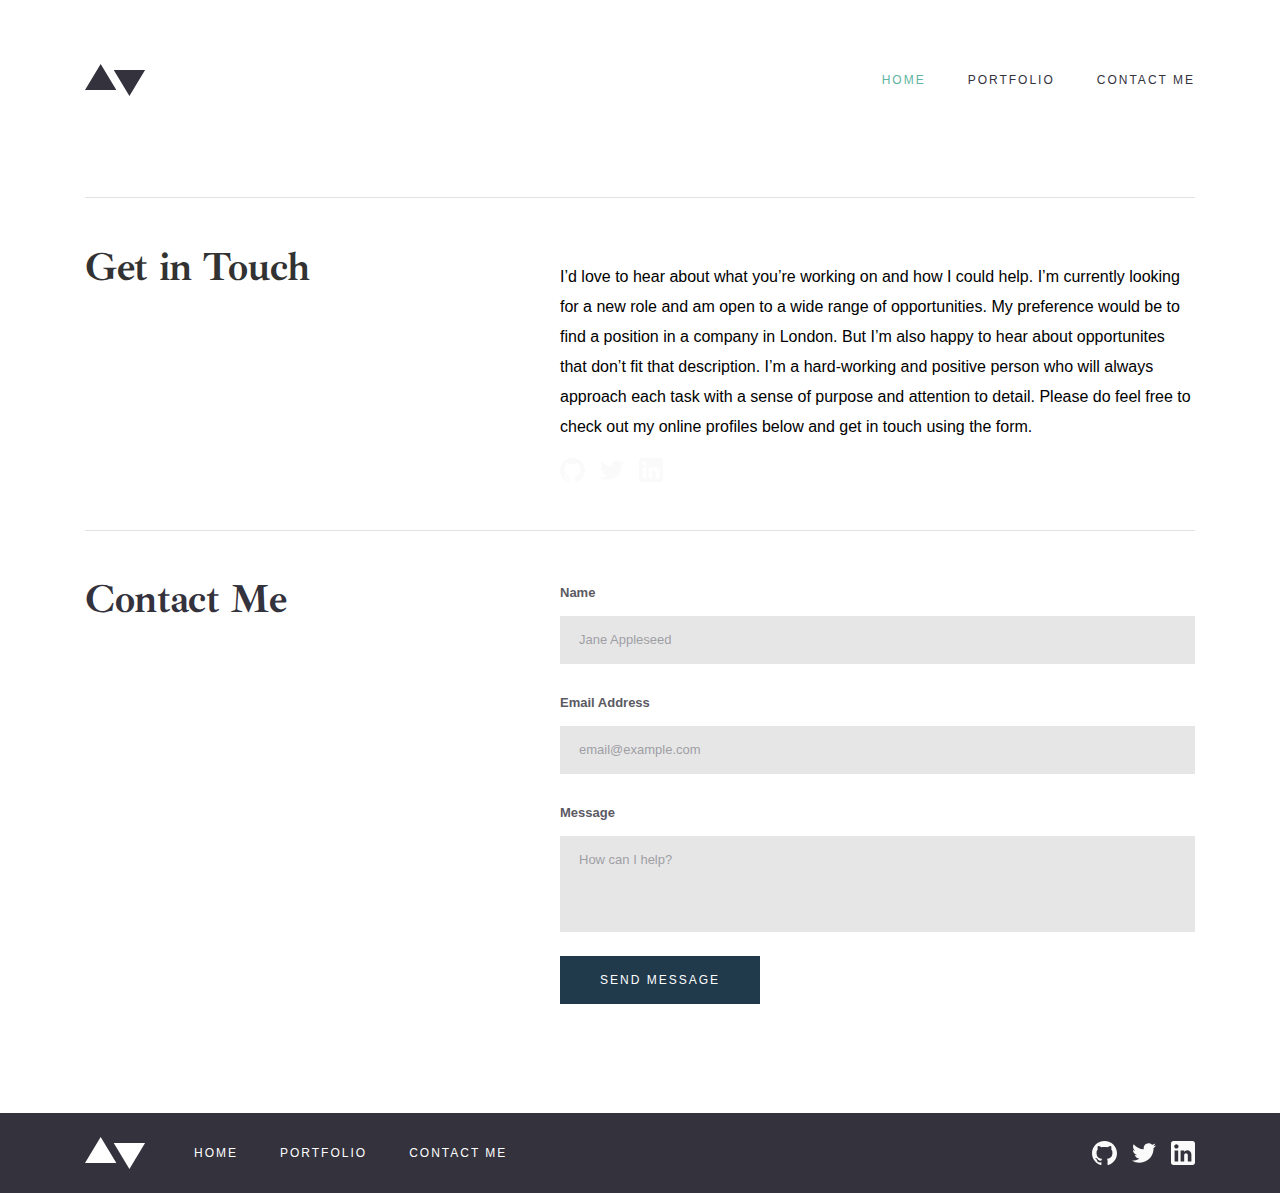
==== contact.html @ f7e79bae "minimalist finished" ====
<!DOCTYPE html>
<html lang="en">

<head>
    <meta charset="UTF-8">
    <meta http-equiv="X-UA-Compatible" content="IE=edge">
    <meta name="viewport" content="width=device-width, initial-scale=1.0">
    <link rel="stylesheet" href="./css/main.min.css">
    <title>Contact</title>
</head>

<body>
    <!-- HEADER START -->
    <header class="site-header">
        <div class="container">
            <div class="site-header__inner">
                <a class="logo" href="./index.html">
                    <svg width="61" height="32" fill="currentColor" xmlns="http://www.w3.org/2000/svg">
                        <path  fill-rule="evenodd" clip-rule="evenodd" d="M31.3469 26.1224L15.6735 0L0 26.1224H31.3469ZM60.0816 5.87755L44.4082 32L28.7347 5.87755H60.0816Z" fill="currentColor"></path></svg>
                </a>
                <nav class="sitenav">
                    <ul class="sitenav__list">
                        <li class="sitenav__item">
                            <a class="sitenav__link sitenav__link--active" href="./index.html">HOME</a>
                        </li>
                        <li class="sitenav__item">
                            <a class="sitenav__link" href="./portfolio.html">PORTFOLIO</a>
                        </li>
                        <li class="sitenav__item">
                            <a class="sitenav__link" href="./contact.html">CONTACT ME</a>
                        </li>
                    </ul>
                </nav>
                <button class="site-header__btn js-btn-navbar" type="button"></button>
            </div>
        </div>
    </header>
    <!-- HEADER END -->

    <!-- Main -->
    <main class="site-main">
        <!-- Connect -->
        <section class="connect">
            <h2 class="visually-hidden">Get in touch with me</h2>
            <div class="container">
                <div class="connect__inner">
                    <div class="connect__info">
                        <h3 class="connect__title">Get in Touch</h3>
                        <div class="connect__text-wrapper">
                            <p class="connect__text">
                                I’d love to hear about what you’re working on and how I could help. I’m currently looking for a new role and am open to a wide range of opportunities. My preference would be to find a position in a company in London. But I’m also happy to hear about opportunites
                                that don’t fit that description. I’m a hard-working and positive person who will always approach each task with a sense of purpose and attention to detail. Please do feel free to check out my online profiles below and get
                                in touch using the form.
                            </p>
                            <ul class="social-list">
                                <li class="social-item">
                                    <a class="social-link" href="https://github.com/axpence" target="blank">
                                        <svg width="25" height="24" viewBox="0 0 25 24" xmlns="http://www.w3.org/2000/svg">
                                            <path
                                            d="M12.5 0C5.59375 0 0 5.50948 0 12.3045C0 17.742 3.58125 22.3531 8.54688 23.9788C9.17188 24.0946 9.40104 23.7137 9.40104 23.3871C9.40104 23.095 9.39062 22.3207 9.38542 21.295C5.90833 22.0369 5.175 19.6442 5.175 19.6442C4.60625 18.2241 3.78437 17.8443 3.78437 17.8443C2.65208 17.0815 3.87188 17.0971 3.87188 17.0971C5.12708 17.1827 5.78646 18.3649 5.78646 18.3649C6.90104 20.2463 8.7125 19.7027 9.42708 19.3886C9.53958 18.5924 9.86146 18.0509 10.2188 17.743C7.44271 17.4352 4.525 16.3771 4.525 11.6628C4.525 10.3198 5.00937 9.22212 5.81146 8.36127C5.67083 8.05031 5.24896 6.7992 5.92083 5.10462C5.92083 5.10462 6.96771 4.77489 9.35833 6.36617C10.3583 6.09278 11.4208 5.95713 12.4833 5.95087C13.5458 5.95713 14.6083 6.09278 15.6083 6.36617C17.9833 4.77489 19.0302 5.10462 19.0302 5.10462C19.7021 6.7992 19.2802 8.05031 19.1552 8.36127C19.9521 9.22212 20.4365 10.3198 20.4365 11.6628C20.4365 16.3897 17.5146 17.43 14.7333 17.7326C15.1708 18.102 15.5771 18.8564 15.5771 20.0094C15.5771 21.656 15.5615 22.9791 15.5615 23.3788C15.5615 23.7012 15.7802 24.0862 16.4208 23.9631C21.4219 22.3478 25 17.7336 25 12.3045C25 5.50948 19.4031 0 12.5 0V0Z"
                                            fill="currentColor"
                                            />
                                        </svg>
                                    </a>
                                </li>
                                <li class="social-item">
                                    <a class="social-link" href="https://twitter.com/alexjayspencer?lang=en" target="blank">
                                        <svg width="24" height="20" viewBox="0 0 24 20" xmlns="http://www.w3.org/2000/svg">
                                            <path
                                            d="M24 2.55699C23.117 2.94899 22.168 3.21299 21.172 3.33199C22.189 2.72299 22.97 1.75799 23.337 0.607986C22.386 1.17199 21.332 1.58199 20.21 1.80299C19.313 0.845986 18.032 0.247986 16.616 0.247986C13.437 0.247986 11.101 3.21399 11.819 6.29299C7.728 6.08799 4.1 4.12799 1.671 1.14899C0.381 3.36199 1.002 6.25699 3.194 7.72299C2.388 7.69699 1.628 7.47599 0.965 7.10699C0.911 9.38799 2.546 11.522 4.914 11.997C4.221 12.185 3.462 12.229 2.69 12.081C3.316 14.037 5.134 15.46 7.29 15.5C5.22 17.123 2.612 17.848 0 17.54C2.179 18.937 4.768 19.752 7.548 19.752C16.69 19.752 21.855 12.031 21.543 5.10599C22.505 4.41099 23.34 3.54399 24 2.55699Z"
                                            fill="currentColor"
                                            />
                                        </svg>
                                    </a>
                                </li>
                                <li class="social-item">
                                    <a class="social-link" href="https://www.linkedin.com/in/alexjonspencer/" target="blank">
                                        <svg width="24" height="24" viewBox="0 0 24 24" xmlns="http://www.w3.org/2000/svg">
                                            <path
                                            fill-rule="evenodd"
                                            clip-rule="evenodd"
                                            d="M2.4 0H21.6C22.92 0 24 1.08 24 2.4V21.6C24 22.92 22.92 24 21.6 24H2.4C1.08 24 0 22.92 0 21.6V2.4C0 1.08 1.08 0 2.4 0ZM3.6 20.4H7.2V9.6H3.6V20.4ZM5.4 7.56C4.2 7.56 3.24 6.6 3.24 5.4C3.24 4.2 4.2 3.24 5.4 3.24C6.6 3.24 7.56 4.2 7.56 5.4C7.56 6.6 6.6 7.56 5.4 7.56ZM16.8 20.4H20.4V13.56C20.4 11.28 18.48 9.36 16.2 9.36C15.12 9.36 13.8 10.08 13.2 11.04V9.6H9.6V20.4H13.2V14.04C13.2 13.08 14.04 12.24 15 12.24C15.96 12.24 16.8 13.08 16.8 14.04V20.4Z"
                                            fill="currentColor"
                                            />
                                        </svg>
                                    </a>
                                </li>
                            </ul>
                        </div>
                    </div>
                </div>
            </div>
        </section>
        <!-- /Connect -->

        <!-- Contact -->
        <section class="contact">
            <h2 class="visually-hidden">You can contact with me</h2>
            <div class="container">
                <div class="contact__inner">
                    <h3 class="contact__title">Contact Me</h3>
                    <form class="contact__form site-form" action="https://echo.htmlacademy.ru" method="post" autocomplete="off">
                        <label class="site-form__label">Name<input class="site-form__input" type="text" name="user_name" minlength="2" placeholder="Jane Appleseed" required>
                            <span class="invalid-text" aria-hidden="true">This field is required</span>
                        </label>
                        <label class="site-form__label">Email Address<input class="site-form__input" type="email" name="user_email" minlength="3" placeholder="email@example.com" pattern="[a-z0-9._%+-]+@[a-z0-9.-]+\.[a-z]{2,4}$" required>
                            <span class="invalid-text" aria-hidden="true">This field is required</span>
                        </label>
                        <label class="site-form__label">Message<textarea class="site-form__input site-form__textarea" name="user__text" placeholder="How can I help?" minlength="5" required></textarea>
                            <span class="invalid-text" aria-hidden="true">This field is required</span>
                        </label>
                        <button class="site-form__btn" type="submit">SEND MESSAGE</button>
                    </form>
                </div>
            </div>
        </section>
        <!-- /Contact -->
    </main>
    <!-- /Main -->


    <!-- FOOTER START  -->
    <footer class="site-footer">
        <div class="container">
            <div class="site-footer__inner">
                <a class="logo_footer" href="./index.html">
                    <svg width="61" height="32" fill="currentColor" xmlns="http://www.w3.org/2000/svg">
                        <path  fill-rule="evenodd" clip-rule="evenodd" d="M31.3469 26.1224L15.6735 0L0 26.1224H31.3469ZM60.0816 5.87755L44.4082 32L28.7347 5.87755H60.0816Z" fill="currentColor"></path></svg>
                </a>
                <nav class="site-footer-nav">
                    <ul class="site-footer-nav__list">
                        <li class="site-footer-nav__item">
                            <a class="site-footer-nav__link" href="./index.html">HOME</a>
                        </li>
                        <li class="site-footer-nav__item">
                            <a class="site-footer-nav__link" href="./portfolio.html">PORTFOLIO</a>
                        </li>
                        <li class="site-footer-nav__item">
                            <a class="site-footer-nav__link" href="./contact.html">CONTACT ME</a>
                        </li>
                    </ul>
                </nav>
                <ul class="social-list">
                    <li class="social-item">
                        <a class="social-link" href="https://github.com/Mirjalol49" target="blank">
                            <svg width="25" height="24" viewBox="0 0 25 24" xmlns="http://www.w3.org/2000/svg"><path d="M12.5 0C5.59375 0 0 5.50948 0 12.3045C0 17.742 3.58125 22.3531 8.54688 23.9788C9.17188 24.0946 9.40104 23.7137 9.40104 23.3871C9.40104 23.095 9.39062 22.3207 9.38542 21.295C5.90833 22.0369 5.175 19.6442 5.175 19.6442C4.60625 18.2241 3.78437 17.8443 3.78437 17.8443C2.65208 17.0815 3.87188 17.0971 3.87188 17.0971C5.12708 17.1827 5.78646 18.3649 5.78646 18.3649C6.90104 20.2463 8.7125 19.7027 9.42708 19.3886C9.53958 18.5924 9.86146 18.0509 10.2188 17.743C7.44271 17.4352 4.525 16.3771 4.525 11.6628C4.525 10.3198 5.00937 9.22212 5.81146 8.36127C5.67083 8.05031 5.24896 6.7992 5.92083 5.10462C5.92083 5.10462 6.96771 4.77489 9.35833 6.36617C10.3583 6.09278 11.4208 5.95713 12.4833 5.95087C13.5458 5.95713 14.6083 6.09278 15.6083 6.36617C17.9833 4.77489 19.0302 5.10462 19.0302 5.10462C19.7021 6.7992 19.2802 8.05031 19.1552 8.36127C19.9521 9.22212 20.4365 10.3198 20.4365 11.6628C20.4365 16.3897 17.5146 17.43 14.7333 17.7326C15.1708 18.102 15.5771 18.8564 15.5771 20.0094C15.5771 21.656 15.5615 22.9791 15.5615 23.3788C15.5615 23.7012 15.7802 24.0862 16.4208 23.9631C21.4219 22.3478 25 17.7336 25 12.3045C25 5.50948 19.4031 0 12.5 0V0Z" fill="currentColor"/></svg>
                        </a>
                    </li>
                    <li class="social-item">
                        <a class="social-link" href="https://twitter.com/Mirjalol_mr" target="blank">
                            <svg width="24" height="20" viewBox="0 0 24 20" xmlns="http://www.w3.org/2000/svg"><path d="M24 2.55699C23.117 2.94899 22.168 3.21299 21.172 3.33199C22.189 2.72299 22.97 1.75799 23.337 0.607986C22.386 1.17199 21.332 1.58199 20.21 1.80299C19.313 0.845986 18.032 0.247986 16.616 0.247986C13.437 0.247986 11.101 3.21399 11.819 6.29299C7.728 6.08799 4.1 4.12799 1.671 1.14899C0.381 3.36199 1.002 6.25699 3.194 7.72299C2.388 7.69699 1.628 7.47599 0.965 7.10699C0.911 9.38799 2.546 11.522 4.914 11.997C4.221 12.185 3.462 12.229 2.69 12.081C3.316 14.037 5.134 15.46 7.29 15.5C5.22 17.123 2.612 17.848 0 17.54C2.179 18.937 4.768 19.752 7.548 19.752C16.69 19.752 21.855 12.031 21.543 5.10599C22.505 4.41099 23.34 3.54399 24 2.55699Z" fill="currentColor"/></svg>
                        </a>
                    </li>
                    <li class="social-item">
                        <a class="social-link" href="https://www.linkedin.com/in/mirjalol-shamsiddinov-230450255/" target="blank">
                            <svg width="24" height="24" viewBox="0 0 24 24" xmlns="http://www.w3.org/2000/svg"> <path fill-rule="evenodd" clip-rule="evenodd" d="M2.4 0H21.6C22.92 0 24 1.08 24 2.4V21.6C24 22.92 22.92 24 21.6 24H2.4C1.08 24 0 22.92 0 21.6V2.4C0 1.08 1.08 0 2.4 0ZM3.6 20.4H7.2V9.6H3.6V20.4ZM5.4 7.56C4.2 7.56 3.24 6.6 3.24 5.4C3.24 4.2 4.2 3.24 5.4 3.24C6.6 3.24 7.56 4.2 7.56 5.4C7.56 6.6 6.6 7.56 5.4 7.56ZM16.8 20.4H20.4V13.56C20.4 11.28 18.48 9.36 16.2 9.36C15.12 9.36 13.8 10.08 13.2 11.04V9.6H9.6V20.4H13.2V14.04C13.2 13.08 14.04 12.24 15 12.24C15.96 12.24 16.8 13.08 16.8 14.04V20.4Z" fill="currentColor"/></svg>
                        </a>
                    </li>
                </ul>
            </div>
        </div>
    </footer>
    <!-- FOOTER END -->

    <script src="./js/main.js"></script>
</body>

</html>
---- css/main.min.css ----
:root{--main-font-family: "Public Sans", "Arial", sans-serif;--main-text-color: #33323d;--main-bg-color: #fafafa;--main-font-size: 16px;--main-font-weight: 400;--main-line-height: 30px;--active-link-color: #5fb4a2}.site-header__btn{background-color:rgba(0,0,0,0);border:none}/*! normalize.css v8.0.1 | MIT License | github.com/necolas/normalize.css */html{line-height:1.15;-webkit-text-size-adjust:100%}body{margin:0}main{display:block}h1{font-size:2em;margin:.67em 0}hr{box-sizing:content-box;height:0;overflow:visible}pre{font-family:monospace,monospace;font-size:1em}a{background-color:rgba(0,0,0,0)}abbr[title]{border-bottom:none;text-decoration:underline;-webkit-text-decoration:underline dotted;text-decoration:underline dotted}b,strong{font-weight:bolder}code,kbd,samp{font-family:monospace,monospace;font-size:1em}small{font-size:80%}sub,sup{font-size:75%;line-height:0;position:relative;vertical-align:baseline}sub{bottom:-0.25em}sup{top:-0.5em}img{border-style:none}button,input,optgroup,select,textarea{font-family:inherit;font-size:100%;line-height:1.15;margin:0}button,input{overflow:visible}button,select{text-transform:none}button,[type=button],[type=reset],[type=submit]{-webkit-appearance:button}button::-moz-focus-inner,[type=button]::-moz-focus-inner,[type=reset]::-moz-focus-inner,[type=submit]::-moz-focus-inner{border-style:none;padding:0}button:-moz-focusring,[type=button]:-moz-focusring,[type=reset]:-moz-focusring,[type=submit]:-moz-focusring{outline:1px dotted ButtonText}fieldset{padding:.35em .75em .625em}legend{box-sizing:border-box;color:inherit;display:table;max-width:100%;padding:0;white-space:normal}progress{vertical-align:baseline}textarea{overflow:auto}[type=checkbox],[type=radio]{box-sizing:border-box;padding:0}[type=number]::-webkit-inner-spin-button,[type=number]::-webkit-outer-spin-button{height:auto}[type=search]{-webkit-appearance:textfield;outline-offset:-2px}[type=search]::-webkit-search-decoration{-webkit-appearance:none}::-webkit-file-upload-button{-webkit-appearance:button;font:inherit}details{display:block}summary{display:list-item}template{display:none}[hidden]{display:none}@font-face{font-family:"Ibarra Real Nova";font-style:normal;font-weight:400;src:local(""),url("../../fonts/ibarra-real-nova-v20-latin-regular.woff2") format("woff2"),url("../../fonts/ibarra-real-nova-v20-latin-regular.woff") format("woff")}@font-face{font-family:"Ibarra Real Nova";font-style:normal;font-weight:700;src:local(""),url("../../fonts/ibarra-real-nova-v20-latin-700.woff2") format("woff2"),url("../../fonts/ibarra-real-nova-v20-latin-700.woff") format("woff")}@font-face{font-family:"Public Sans";font-style:normal;font-weight:400;src:local(""),url("../../fonts/public-sans-v14-latin-regular.woff2") format("woff2"),url("../../fonts/public-sans-v14-latin-regular.woff") format("woff")}@font-face{font-family:"Public Sans";font-style:normal;font-weight:700;src:local(""),url("../../fonts/public-sans-v14-latin-700.woff2") format("woff2"),url("../../fonts/public-sans-v14-latin-700.woff") format("woff")}html{box-sizing:border-box;height:100%;scroll-behavior:smooth}*,*::before,*::after{box-sizing:inherit}body{display:flex;flex-direction:column;height:100%;padding:0;margin:0;overflow-x:hidden;font-family:"Arial",sans-serif;background-color:#fff}img{max-width:100%;height:auto}.site-header__inner{display:flex;align-items:center;justify-content:space-between;padding:32px 0 40px}.logo{color:#33323d}.logo:hover{color:#5fb4a2;transition:.3s ease}.sitenav{position:fixed;top:88px;right:32px;z-index:1;display:none;width:223px;background-color:#33323d;-webkit-animation-name:slide;animation-name:slide;-webkit-animation-duration:1s;animation-duration:1s}@-webkit-keyframes slide{0%{transform:translateX(100%)}100%{transform:translateX(0)}}@keyframes slide{0%{transform:translateX(100%)}100%{transform:translateX(0)}}.sitenav-open{display:block}.sitenav__list{display:flex;flex-direction:column;align-items:center;margin:0;padding-left:0;list-style:none;padding:40px 20px}.sitenav__item{font-size:12px;line-height:14px;text-align:center;letter-spacing:2px;text-transform:uppercase;color:#fff}.sitenav__item:not(:last-child){margin-bottom:32px}.sitenav__link{display:inline-block;text-decoration:none;color:inherit}.sitenav__link:hover{color:#5fb4a2;transition:.3s ease}.site-header__btn{display:inline-block;width:24px;height:13px;background-image:url("../images/burger.svg");background-repeat:no-repeat;background-position:center}.site-header__btn-close{background-image:url("../images/x-btn.svg")}@media only screen and (min-width: 576px){.sitenav{position:static;display:block;width:auto;background-color:rgba(0,0,0,0);-webkit-animation:none;animation:none}.sitenav__list{flex-direction:row;padding:0}.sitenav__item{color:var(--main-text-color)}.sitenav__item:not(:last-child){margin-right:42px;margin-bottom:0}.sitenav__link--active{color:#5fb4a2}.site-header__btn{display:none}}@media only screen and (min-width: 768px){.site-header__inner{padding:64px 0 47px}}@media only screen and (min-width: 992px){.site-header__inner{padding:64px 0 54px}}.hero__inner{padding:295px 0 0;background-image:url("../images/hero-bg-mobile.jpg");background-repeat:no-repeat;background-position:top center;background-size:311px 271px}@media only screen and (-webkit-min-device-pixel-ratio: 2),only screen and (min-device-pixel-ratio: 2),only screen and (min-resolution: 192dpi),only screen and (min-resolution: 2dppx){.hero__inner{background-image:url("../images/hero-bg-mobile@2x.jpg")}}.hero__info{display:flex;flex-direction:column}.info-hero__title{margin-top:0;margin-bottom:32px;font-family:"Ibarra Real Nova";font-style:normal;font-weight:700;font-size:40px;line-height:42px;letter-spacing:-0.357143px}.info-hero__link{display:inline-flex;flex-wrap:nowrap;align-items:center;max-width:200px;font-size:12px;line-height:14px;letter-spacing:2px;text-transform:uppercase;background-color:#203a4c;color:#fff;text-decoration:none;text-align:center;transition:.2s ease;overflow-wrap:anywhere}.info-hero__link::before{flex-shrink:0;margin-right:37px;display:inline-block;width:48px;height:48px;content:"";background-image:url("../images/arrow-icon.svg");background-repeat:no-repeat;background-position:center;background-color:#1d3444}.info-hero__link:hover{background-color:#5fb4a2;transition:.2s ease}.info-hero__link:hover::before{background-color:#55a292;background-image:url("../images/arrow-icon-hover.svg");transition:.2s ease}@media only screen and (min-width: 500px){.hero__inner{background-repeat:no-repeat;background-position:top center;background-size:420px 300px;padding:330px 0 0}.hero__info{max-width:420px;margin-right:auto;margin-left:auto}}@media only screen and (min-width: 576px){.hero__inner{background-image:url("../images/hero-bg-tablet.jpg");background-repeat:no-repeat;background-position:top center;background-size:480px 350px;padding:380px 0 0}}@media only screen and (min-width: 576px)and (-webkit-min-device-pixel-ratio: 2),only screen and (min-width: 576px)and (min-device-pixel-ratio: 2),only screen and (min-width: 576px)and (min-resolution: 192dpi),only screen and (min-width: 576px)and (min-resolution: 2dppx){.hero__inner{background-image:url("../images/hero-bg-tablet@2x.jpg")}}@media only screen and (min-width: 576px){.hero__info{max-width:480px}}@media only screen and (min-width: 768px){.hero__inner{padding:322px 0 0;background-repeat:no-repeat;background-position:center;background-size:cover}.hero__info{max-width:514px;margin-left:0;padding-top:56px;padding-right:56px;background-color:var(--main-bg-color)}.info-hero__title{margin-bottom:48px}}@media only screen and (min-width: 992px){.hero__inner{padding:243px 0 0;background-image:url("../images/hero-bg-desktop.jpg");background-repeat:no-repeat;background-position:top center;background-size:auto}}@media only screen and (min-width: 992px)and (-webkit-min-device-pixel-ratio: 2),only screen and (min-width: 992px)and (min-device-pixel-ratio: 2),only screen and (min-width: 992px)and (min-resolution: 192dpi),only screen and (min-width: 992px)and (min-resolution: 2dppx){.hero__inner{background-image:url("../images/hero-bg-desktop@2x.jpg")}}@media only screen and (min-width: 992px){.hero__info{max-width:445px;padding-right:55px}}@media only screen and (min-width: 992px){.info-hero__title{margin-bottom:53px;font-size:50px;line-height:50px;letter-spacing:-0.446429px}}.project__inner{display:flex;flex-direction:column;align-items:center;padding-top:115px;padding-bottom:80px}.project__title{margin-top:0;margin-bottom:40px;font-family:"Ibarra Real Nova";font-weight:700;font-size:40px;line-height:42px;text-align:center;letter-spacing:-0.357143px;color:#33323d}.project__link{max-width:164px;display:inline-block;text-decoration:none;padding:16px 32px 16px 31px;font-size:12px;line-height:14px;letter-spacing:2px;text-transform:uppercase;border:1px solid #33323d;color:initial;transition:.3s ease;text-transform:uppercase;overflow-wrap:break-word}.project__link:hover{color:#fafafa;background-color:#33323d;transition:.3s ease}@media only screen and (min-width: 576px){.project__info{max-width:512px;margin-right:auto;margin-left:auto}}@media only screen and (min-width: 768px){.project__inner{flex-direction:row;padding-top:96px;padding-bottom:96px}.project__info{max-width:350px;margin:0}.project__title{margin-bottom:0}.project__line{margin:0 32px;display:block;flex-grow:1;height:1px;background-color:#33323d;opacity:.15}}@media only screen and (min-width: 992px){.project__inner{padding-top:150px;padding-bottom:150px}}.about__inner{padding-top:96px}.about__img{width:256px;display:flex;align-items:center;justify-content:center;height:auto}.about__info{display:flex;flex-direction:column;align-items:flex-start;margin-top:32px}.about__info::before{display:inline-block;width:100%;height:1px;content:"";background-color:#33323d;opacity:.15}.about__info::after{display:inline-block;width:100%;height:1px;content:"";background-color:#33323d;opacity:.15}.info-about__title{margin-top:32px;margin-bottom:28px;font-family:"Ibarra Real Nova";font-style:normal;font-weight:700;font-size:40px;line-height:42px;letter-spacing:-0.357143px;color:#33323d}.info-about__text{margin-top:0;margin-bottom:24px;line-height:30px}.info-about__link{max-width:204px;display:inline-block;text-decoration:none;margin-bottom:51px;padding:16px 30px 16px 31px;font-size:12px;line-height:14px;letter-spacing:2px;color:initial;border:1px solid #33323d;transition:.3s ease;text-transform:uppercase;overflow-wrap:break-word}.info-about__link:hover{color:#fafafa;background-color:#33323d;transition:.3s ease}@media only screen and (min-width: 375px){.about__img{display:flex;align-items:center;justify-content:center;width:311px;margin-right:auto;margin-left:auto}}@media only screen and (min-width: 500px){.about__info{max-width:435px;margin-right:auto;margin-left:auto}.about__img{width:435px;display:flex;align-items:center;justify-content:center}}@media only screen and (min-width: 768px){.about__inner{display:flex;align-items:flex-start;justify-content:space-between}.about__info{max-width:339px;margin:0}.info-about__title{margin-top:50px}.info-about__link{margin-bottom:46px}.about__img{width:281px;display:flex;align-items:center;justify-content:center}}@media only screen and (min-width: 900px){.about__inner{padding-top:120px}.about__info{max-width:350px}}@media only screen and (min-width: 992px){.about__inner{padding-top:150px}.about__img{display:flex;align-items:center;justify-content:center;width:380px;height:600px;-o-object-fit:cover;object-fit:cover}}@media only screen and (min-width: 1080px){.about__inner{justify-content:flex-start}.info-about{margin-left:125px}.about__img{display:flex;align-items:center;justify-content:center;width:540px}}.connect__inner{display:flex;flex-direction:column}.connect__inner::before{display:inline-block;width:100%;height:1px;content:"";background:#33323d;opacity:.15}.connect__inner::after{margin-top:32px;display:inline-block;width:100%;height:1px;content:"";background:#33323d;opacity:.15}.connect__title{margin-top:24px;margin-bottom:24px;font-family:"Ibarra Real Nova";font-weight:700;font-size:40px;line-height:42px;letter-spacing:-0.357143px;margin-top:0;margin-bottom:24px;font-size:40px;opacity:.8}@media only screen and (min-width: 768px){.connect__inner{padding-top:47px}.connect__title{margin-top:32px}}@media only screen and (min-width: 900px){.connect__inner::before{margin-bottom:48px}.connect__inner::after{margin-top:48px}.connect__info{display:flex;align-items:flex-start;justify-content:space-between}.connect__title{margin:0}.connect__text-wrapper{max-width:535px}}@media only screen and (min-width: 992px){.connect__text-wrapper{max-width:635px}.connect__text{font-size:16px;line-height:30px}}.contact__inner{padding-top:32px;padding-bottom:80px}.contact__title{margin-top:0;margin-bottom:24px;font-family:"Ibarra Real Nova";font-style:normal;font-weight:700;font-size:40px;line-height:42px;letter-spacing:-0.357143px;color:#33323d}.site-form{display:flex;flex-direction:column;align-items:flex-start}.site-form__label{display:flex;flex-direction:column;width:100%;font-weight:700;font-size:13px;line-height:30px;color:#5b5a63}.site-form__label:not(:last-child){margin-bottom:8px}.site-form__input{margin-top:8px;padding:8px 18px;font-size:13px;line-height:30px;border:1px solid #e6e6e7;color:#33323d;background-color:#e6e6e7}.site-form__input::-moz-placeholder{color:#33323d;opacity:.4}.site-form__input:-ms-input-placeholder{color:#33323d;opacity:.4}.site-form__input::placeholder{color:#33323d;opacity:.4}.site-form__input:focus{outline:1px solid #5fb4a2}.site-form__input:not(:-moz-placeholder-shown):not(:focus):invalid{border-color:#f43030}.site-form__input:not(:-ms-input-placeholder):not(:focus):invalid{border-color:#f43030}.site-form__input:not(:placeholder-shown):not(:focus):invalid{border-color:#f43030}.site-form__input:not(:-moz-placeholder-shown):not(:focus):invalid+.invalid-text{opacity:1}.site-form__input:not(:-ms-input-placeholder):not(:focus):invalid+.invalid-text{opacity:1}.site-form__input:not(:placeholder-shown):not(:focus):invalid+.invalid-text{opacity:1}.invalid-text{margin-top:4px;font-style:italic;font-weight:700;font-size:10px;line-height:12px;color:#f43030;opacity:0}.site-form__textarea{height:96px;resize:none}.site-form__btn{width:200px;padding:16px 23px;font-size:12px;line-height:14px;text-align:center;letter-spacing:2px;text-transform:uppercase;border:1px solid #203a4c;color:#fff;background-color:#203a4c;cursor:pointer;transition:.2s ease}.site-form__btn:hover{color:#33323d;border-color:#203a4c;background-color:rgba(0,0,0,0);transition:.2s ease}@media only screen and (min-width: 768px){.contact__inner{padding-bottom:96px}.contact__title{margin-bottom:32px}}@media only screen and (min-width: 900px){.contact__inner{display:flex;align-items:flex-start;justify-content:space-between;padding-top:47px;padding-bottom:109px}.contact__title{margin-bottom:0}.site-form{width:535px}}@media only screen and (min-width: 992px){.site-form{width:635px}}.project__inner{display:flex;flex-direction:column;align-items:center;padding-top:115px;padding-bottom:80px}.project__title{margin-top:0;margin-bottom:40px;font-family:"Ibarra Real Nova";font-weight:700;font-size:40px;line-height:42px;text-align:center;letter-spacing:-0.357143px;color:#33323d}.project__link{max-width:164px;display:inline-block;text-decoration:none;padding:16px 32px 16px 31px;font-size:12px;line-height:14px;letter-spacing:2px;text-transform:uppercase;border:1px solid #33323d;color:initial;transition:.3s ease;text-transform:uppercase;overflow-wrap:break-word}.project__link:hover{color:#fafafa;background-color:#33323d;transition:.3s ease}@media only screen and (min-width: 576px){.project__info{max-width:512px;margin-right:auto;margin-left:auto}}@media only screen and (min-width: 768px){.project__inner{flex-direction:row;padding-top:96px;padding-bottom:96px}.project__info{max-width:350px;margin:0}.project__title{margin-bottom:0}.project__line{margin:0 32px;display:block;flex-grow:1;height:1px;background-color:#33323d;opacity:.15}}@media only screen and (min-width: 992px){.project__inner{padding-top:150px;padding-bottom:150px}}.portfolio-hero{padding-top:30px;padding-bottom:0px}.portfolio-hero__list{margin:0;padding-left:0;list-style:none}.portfolio-hero__item{display:flex;align-items:center;margin-bottom:80px}.portfolio-hero__item:last-child{margin-bottom:0}.portfolio-hero__img{width:540px;height:500px;margin-right:125px}.portfolio-hero__img:nth-child(2){margin-right:0;margin-left:125px}.portfolio-hero__order{order:2}.portfolio-hero__box{padding-top:103px;padding-bottom:103px;border-top:1px solid #ebebec;border-bottom:1px solid #ebebec}.portfolio-hero__box:nth-child(2){margin-right:125px}.portfolio-hero__title{margin-top:0;margin-bottom:28px;font-family:"Ibarra Real Nova";font-style:normal;font-weight:700;font-size:40px;line-height:42px;letter-spacing:-0.357143px;color:#33323d}.portfolio-hero__subtitle{width:100%;max-width:350px;margin-top:0;margin-bottom:40px;font-family:"Public Sans";font-style:normal;font-weight:400;font-size:16px;line-height:30px;color:#33323d;mix-blend-mode:normal;opacity:.8}.portfolio-hero__link{font-family:"Public Sans";font-style:normal;font-weight:400;font-size:12px;line-height:14px;letter-spacing:2px;text-transform:uppercase;color:#33323d;padding:17px 34px;border:1px solid #33323d;text-decoration:none}.portfolio-hero__link:hover{background-color:#33323d;color:#fff;transition:all 1s cubic-bezier(0.175, 0.885, 0.32, 1.275)}@media only screen and (max-width: 1011px){.portfolio-hero__img{width:440px;height:400px;margin-right:69px}.portfolio-hero__img:nth-child(2){margin-right:0;margin-left:69px}}@media only screen and (max-width: 845px){.portfolio-hero__box{padding-top:32px;padding-bottom:32px;border-top:1px solid #ebebec;border-bottom:1px solid #ebebec}.portfolio-hero__box:nth-child(2){margin-right:0px}.portfolio-hero__img{width:440px;height:400px;margin-right:69px}.portfolio-hero__img:nth-child(2){margin-right:0;margin-left:69px}}@media only screen and (max-width: 768px){.portfolio-hero__box{padding-top:32px;padding-bottom:32px;border-top:1px solid #ebebec;border-bottom:1px solid #ebebec}.portfolio-hero__box:nth-child(2){margin-right:0px}.portfolio-hero__img{width:339px;height:314px;margin-right:69px}.portfolio-hero__img:nth-child(2){margin-right:0;margin-left:69px}.portfolio-hero__subtitle{width:100%;max-width:281px}}@media only screen and (max-width: 632px){.portfolio-hero__box{padding-top:32px;padding-bottom:32px;border-top:1px solid #ebebec;border-bottom:1px solid #ebebec}.portfolio-hero__box:nth-child(2){margin-right:0px}.portfolio-hero__img{width:310px;height:300px;margin-right:30px}.portfolio-hero__img:nth-child(2){margin-right:0;margin-left:0px}.portfolio-hero__subtitle{width:100%;max-width:281px;font-size:13px;line-height:20px}.portfolio-hero__link{font-size:10px;line-height:10px;letter-spacing:2px;padding:14px 28px}}@media only screen and (max-width: 534px){.portfolio-hero__item{display:flex;align-items:center;flex-direction:column;justify-content:center;margin-bottom:0px}.portfolio-hero__item:last-child{margin-bottom:0}.portfolio-hero__box{width:100%;padding-top:32px;padding-bottom:32px;border-top:0px solid #ebebec;border-bottom:1px solid #ebebec;margin-bottom:24px}.portfolio-hero__box:nth-child(2){margin-right:0px}.portfolio-hero__img{width:100%;height:300px;margin-right:30px}.portfolio-hero__img:nth-child(2){margin-right:0;margin-left:0px}.portfolio-hero__order{order:0}.portfolio-hero__subtitle{width:100%;max-width:281px;font-size:13px;line-height:20px}.portfolio-hero__link{font-size:10px;line-height:10px;letter-spacing:2px;padding:14px 28px}}.visually-hidden{position:absolute;width:1px;height:1px;margin:-1px;border:0;padding:0;clip:rect(0 0 0 0);overflow:hidden}.container{width:100%;max-width:1150px;margin-right:auto;margin-left:auto;padding-left:20px;padding-right:20px}.contact__inner{padding-top:32px;padding-bottom:80px}.contact__title{margin-top:0;margin-bottom:24px;font-family:"Ibarra Real Nova";font-style:normal;font-weight:700;font-size:40px;line-height:42px;letter-spacing:-0.357143px;color:#33323d}.site-form{display:flex;flex-direction:column;align-items:flex-start}.site-form__label{display:flex;flex-direction:column;width:100%;font-weight:700;font-size:13px;line-height:30px;color:#5b5a63}.site-form__label:not(:last-child){margin-bottom:8px}.site-form__input{margin-top:8px;padding:8px 18px;font-size:13px;line-height:30px;border:1px solid #e6e6e7;color:#33323d;background-color:#e6e6e7}.site-form__input::-moz-placeholder{color:#33323d;opacity:.4}.site-form__input:-ms-input-placeholder{color:#33323d;opacity:.4}.site-form__input::placeholder{color:#33323d;opacity:.4}.site-form__input:focus{outline:1px solid #5fb4a2}.site-form__input:not(:-moz-placeholder-shown):not(:focus):invalid{border-color:#f43030}.site-form__input:not(:-ms-input-placeholder):not(:focus):invalid{border-color:#f43030}.site-form__input:not(:placeholder-shown):not(:focus):invalid{border-color:#f43030}.site-form__input:not(:-moz-placeholder-shown):not(:focus):invalid+.invalid-text{opacity:1}.site-form__input:not(:-ms-input-placeholder):not(:focus):invalid+.invalid-text{opacity:1}.site-form__input:not(:placeholder-shown):not(:focus):invalid+.invalid-text{opacity:1}.invalid-text{margin-top:4px;font-style:italic;font-weight:700;font-size:10px;line-height:12px;color:#f43030;opacity:0}.site-form__textarea{height:96px;resize:none}.site-form__btn{width:200px;padding:16px 23px;font-size:12px;line-height:14px;text-align:center;letter-spacing:2px;text-transform:uppercase;border:1px solid #203a4c;color:#fff;background-color:#203a4c;cursor:pointer;transition:.2s ease}.site-form__btn:hover{color:#33323d;border-color:#203a4c;background-color:rgba(0,0,0,0);transition:.2s ease}@media only screen and (min-width: 768px){.contact__inner{padding-bottom:96px}.contact__title{margin-bottom:32px}}@media only screen and (min-width: 900px){.contact__inner{display:flex;align-items:flex-start;justify-content:space-between;padding-top:47px;padding-bottom:109px}.contact__title{margin-bottom:0}.site-form{width:535px}}@media only screen and (min-width: 992px){.site-form{width:635px}}.connect__inner{display:flex;flex-direction:column}.connect__inner::before{display:inline-block;width:100%;height:1px;content:"";background:#33323d;opacity:.15}.connect__inner::after{margin-top:32px;display:inline-block;width:100%;height:1px;content:"";background:#33323d;opacity:.15}.connect__title{margin-top:24px;margin-bottom:24px;font-family:"Ibarra Real Nova";font-weight:700;font-size:40px;line-height:42px;letter-spacing:-0.357143px;margin-top:0;margin-bottom:24px;font-size:40px;opacity:.8}@media only screen and (min-width: 768px){.connect__inner{padding-top:47px}.connect__title{margin-top:32px}}@media only screen and (min-width: 900px){.connect__inner::before{margin-bottom:48px}.connect__inner::after{margin-top:48px}.connect__info{display:flex;align-items:flex-start;justify-content:space-between}.connect__title{margin:0}.connect__text-wrapper{max-width:535px}}@media only screen and (min-width: 992px){.connect__text-wrapper{max-width:635px}.connect__text{font-size:16px;line-height:30px}}.portfolio-hero{padding-top:30px;padding-bottom:0px}.portfolio-hero__list{margin:0;padding-left:0;list-style:none}.portfolio-hero__item{display:flex;align-items:center;margin-bottom:80px}.portfolio-hero__item:last-child{margin-bottom:0}.portfolio-hero__img{width:540px;height:500px;margin-right:125px}.portfolio-hero__img:nth-child(2){margin-right:0;margin-left:125px}.portfolio-hero__order{order:2}.portfolio-hero__box{padding-top:103px;padding-bottom:103px;border-top:1px solid #ebebec;border-bottom:1px solid #ebebec}.portfolio-hero__box:nth-child(2){margin-right:125px}.portfolio-hero__title{margin-top:0;margin-bottom:28px;font-family:"Ibarra Real Nova";font-style:normal;font-weight:700;font-size:40px;line-height:42px;letter-spacing:-0.357143px;color:#33323d}.portfolio-hero__subtitle{width:100%;max-width:350px;margin-top:0;margin-bottom:40px;font-family:"Public Sans";font-style:normal;font-weight:400;font-size:16px;line-height:30px;color:#33323d;mix-blend-mode:normal;opacity:.8}.portfolio-hero__link{font-family:"Public Sans";font-style:normal;font-weight:400;font-size:12px;line-height:14px;letter-spacing:2px;text-transform:uppercase;color:#33323d;padding:17px 34px;border:1px solid #33323d;text-decoration:none}.portfolio-hero__link:hover{background-color:#33323d;color:#fff;transition:all 1s cubic-bezier(0.175, 0.885, 0.32, 1.275)}@media only screen and (max-width: 1011px){.portfolio-hero__img{width:440px;height:400px;margin-right:69px}.portfolio-hero__img:nth-child(2){margin-right:0;margin-left:69px}}@media only screen and (max-width: 845px){.portfolio-hero__box{padding-top:32px;padding-bottom:32px;border-top:1px solid #ebebec;border-bottom:1px solid #ebebec}.portfolio-hero__box:nth-child(2){margin-right:0px}.portfolio-hero__img{width:440px;height:400px;margin-right:69px}.portfolio-hero__img:nth-child(2){margin-right:0;margin-left:69px}}@media only screen and (max-width: 768px){.portfolio-hero__box{padding-top:32px;padding-bottom:32px;border-top:1px solid #ebebec;border-bottom:1px solid #ebebec}.portfolio-hero__box:nth-child(2){margin-right:0px}.portfolio-hero__img{width:339px;height:314px;margin-right:69px}.portfolio-hero__img:nth-child(2){margin-right:0;margin-left:69px}.portfolio-hero__subtitle{width:100%;max-width:281px}}@media only screen and (max-width: 632px){.portfolio-hero__box{padding-top:32px;padding-bottom:32px;border-top:1px solid #ebebec;border-bottom:1px solid #ebebec}.portfolio-hero__box:nth-child(2){margin-right:0px}.portfolio-hero__img{width:310px;height:300px;margin-right:30px}.portfolio-hero__img:nth-child(2){margin-right:0;margin-left:0px}.portfolio-hero__subtitle{width:100%;max-width:281px;font-size:13px;line-height:20px}.portfolio-hero__link{font-size:10px;line-height:10px;letter-spacing:2px;padding:14px 28px}}@media only screen and (max-width: 534px){.portfolio-hero__item{display:flex;align-items:center;flex-direction:column;justify-content:center;margin-bottom:0px}.portfolio-hero__item:last-child{margin-bottom:0}.portfolio-hero__box{width:100%;padding-top:32px;padding-bottom:32px;border-top:0px solid #ebebec;border-bottom:1px solid #ebebec;margin-bottom:24px}.portfolio-hero__box:nth-child(2){margin-right:0px}.portfolio-hero__img{width:100%;height:300px;margin-right:30px}.portfolio-hero__img:nth-child(2){margin-right:0;margin-left:0px}.portfolio-hero__order{order:0}.portfolio-hero__subtitle{width:100%;max-width:281px;font-size:13px;line-height:20px}.portfolio-hero__link{font-size:10px;line-height:10px;letter-spacing:2px;padding:14px 28px}}.project__inner{display:flex;flex-direction:column;align-items:center;padding-top:115px;padding-bottom:80px}.project__title{margin-top:0;margin-bottom:40px;font-family:"Ibarra Real Nova";font-weight:700;font-size:40px;line-height:42px;text-align:center;letter-spacing:-0.357143px;color:#33323d}.project__link{max-width:164px;display:inline-block;text-decoration:none;padding:16px 32px 16px 31px;font-size:12px;line-height:14px;letter-spacing:2px;text-transform:uppercase;border:1px solid #33323d;color:initial;transition:.3s ease;text-transform:uppercase;overflow-wrap:break-word}.project__link:hover{color:#fafafa;background-color:#33323d;transition:.3s ease}@media only screen and (min-width: 576px){.project__info{max-width:512px;margin-right:auto;margin-left:auto}}@media only screen and (min-width: 768px){.project__inner{flex-direction:row;padding-top:96px;padding-bottom:96px}.project__info{max-width:350px;margin:0}.project__title{margin-bottom:0}.project__line{margin:0 32px;display:block;flex-grow:1;height:1px;background-color:#33323d;opacity:.15}}@media only screen and (min-width: 992px){.project__inner{padding-top:150px;padding-bottom:150px}}.site-footer{background-color:#33323d}.logo_footer{color:#fff}.logo_footer:hover{color:#5fb4a2;transition:.3s ease}.site-footer__inner{display:flex;flex-direction:column;align-items:center;padding:56px 20px}.site-footer-nav__list{display:flex;flex-direction:column;align-items:center;margin:0;padding-left:0;list-style:none;margin-top:40px;margin-bottom:40px}.site-footer-nav__item{font-size:12px;line-height:14px;text-align:center;letter-spacing:2px;text-transform:uppercase;color:#fff}.site-footer-nav__item:not(:last-child){margin-bottom:32px}.site-footer-nav__link{display:inline-block;text-decoration:none;color:inherit}.site-footer-nav__link:hover{color:#5fb4a2;transition:.3s ease}.social-list{display:flex;align-items:center;margin:0;padding-left:0;list-style:none}.social-item:not(:last-child){margin-right:15px}.social-link{color:#fafafa}.social-link:hover{color:#5fb4a2;transition:.3s ease}svg{display:block}@media only screen and (min-width: 768px){.site-footer__inner{flex-direction:row;padding:24px 0}.site-footer-nav__list{flex-direction:row;margin:0 0 0 48px}.site-footer-nav__item:not(:last-child){margin-right:42px;margin-bottom:0}.social-list{margin-left:auto}}/*# sourceMappingURL=main.min.css.map */
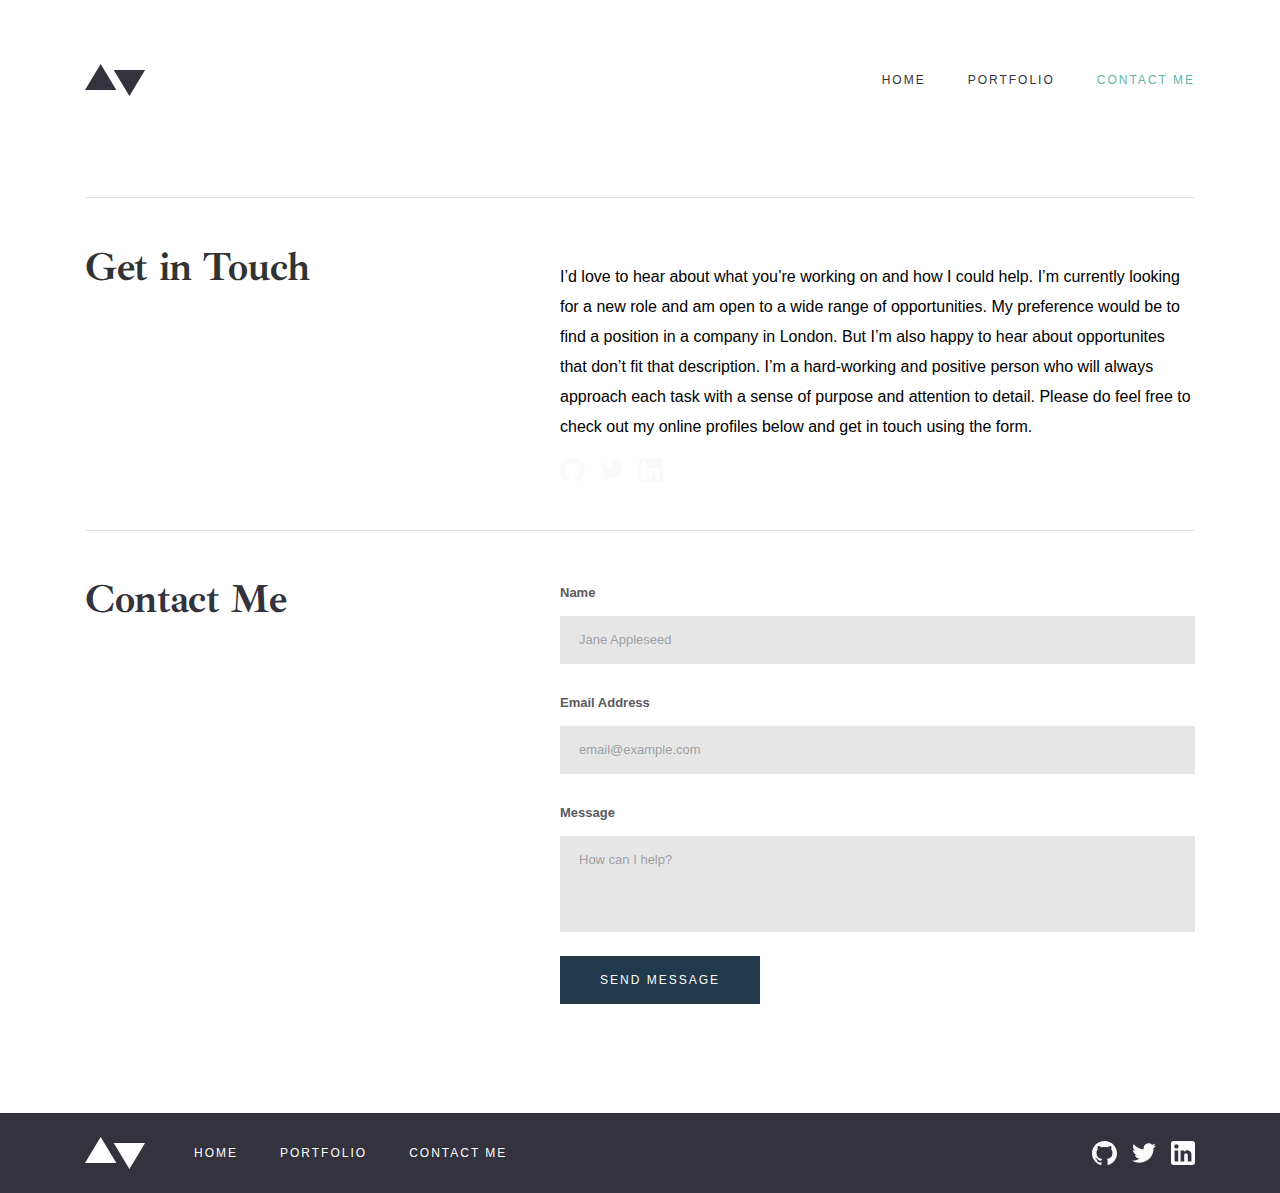
==== commit 43eb6721: "to'g'itlandi" ====
--- a/contact.html
+++ b/contact.html
@@ -21,13 +21,13 @@
                 <nav class="sitenav">
                     <ul class="sitenav__list">
                         <li class="sitenav__item">
-                            <a class="sitenav__link sitenav__link--active" href="./index.html">HOME</a>
+                            <a class="sitenav__link" href="./index.html">HOME</a>
                         </li>
                         <li class="sitenav__item">
                             <a class="sitenav__link" href="./portfolio.html">PORTFOLIO</a>
                         </li>
                         <li class="sitenav__item">
-                            <a class="sitenav__link" href="./contact.html">CONTACT ME</a>
+                            <a class="sitenav__link sitenav__link--active" href="./contact.html">CONTACT ME</a>
                         </li>
                     </ul>
                 </nav>
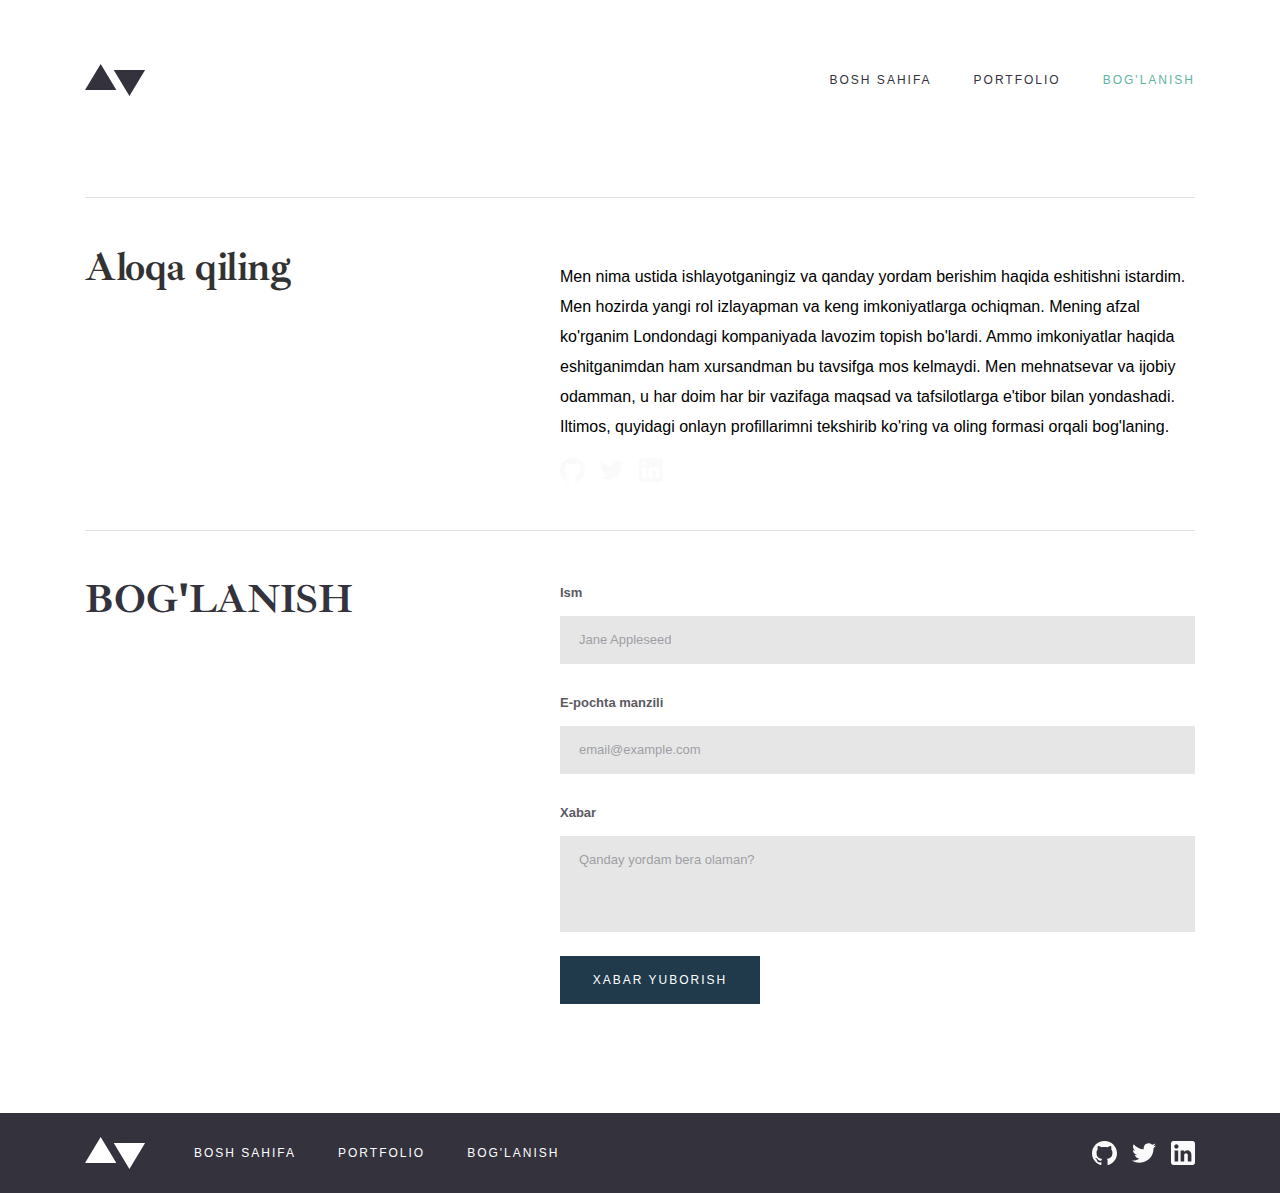
==== commit ecb72374: "change languages" ====
--- a/contact.html
+++ b/contact.html
@@ -1,168 +1,309 @@
 <!DOCTYPE html>
 <html lang="en">
-
-<head>
-    <meta charset="UTF-8">
-    <meta http-equiv="X-UA-Compatible" content="IE=edge">
-    <meta name="viewport" content="width=device-width, initial-scale=1.0">
-    <link rel="stylesheet" href="./css/main.min.css">
+  <head>
+    <meta charset="UTF-8" />
+    <meta http-equiv="X-UA-Compatible" content="IE=edge" />
+    <meta name="viewport" content="width=device-width, initial-scale=1.0" />
+    <link rel="stylesheet" href="./css/main.min.css" />
     <title>Contact</title>
-</head>
-
-<body>
+  </head>
+
+  <body>
     <!-- HEADER START -->
     <header class="site-header">
-        <div class="container">
-            <div class="site-header__inner">
-                <a class="logo" href="./index.html">
-                    <svg width="61" height="32" fill="currentColor" xmlns="http://www.w3.org/2000/svg">
-                        <path  fill-rule="evenodd" clip-rule="evenodd" d="M31.3469 26.1224L15.6735 0L0 26.1224H31.3469ZM60.0816 5.87755L44.4082 32L28.7347 5.87755H60.0816Z" fill="currentColor"></path></svg>
-                </a>
-                <nav class="sitenav">
-                    <ul class="sitenav__list">
-                        <li class="sitenav__item">
-                            <a class="sitenav__link" href="./index.html">HOME</a>
-                        </li>
-                        <li class="sitenav__item">
-                            <a class="sitenav__link" href="./portfolio.html">PORTFOLIO</a>
-                        </li>
-                        <li class="sitenav__item">
-                            <a class="sitenav__link sitenav__link--active" href="./contact.html">CONTACT ME</a>
-                        </li>
-                    </ul>
-                </nav>
-                <button class="site-header__btn js-btn-navbar" type="button"></button>
-            </div>
+      <div class="container">
+        <div class="site-header__inner">
+          <a class="logo" href="./index.html">
+            <svg
+              width="61"
+              height="32"
+              fill="currentColor"
+              xmlns="http://www.w3.org/2000/svg"
+            >
+              <path
+                fill-rule="evenodd"
+                clip-rule="evenodd"
+                d="M31.3469 26.1224L15.6735 0L0 26.1224H31.3469ZM60.0816 5.87755L44.4082 32L28.7347 5.87755H60.0816Z"
+                fill="currentColor"
+              ></path>
+            </svg>
+          </a>
+          <nav class="sitenav">
+            <ul class="sitenav__list">
+              <li class="sitenav__item">
+                <a class="sitenav__link" href="./index.html">BOSH SAHIFA</a>
+              </li>
+              <li class="sitenav__item">
+                <a class="sitenav__link" href="./portfolio.html">PORTFOLIO</a>
+              </li>
+              <li class="sitenav__item">
+                <a
+                  class="sitenav__link sitenav__link--active"
+                  href="./contact.html"
+                  >BOG'LANISH</a
+                >
+              </li>
+            </ul>
+          </nav>
+          <button class="site-header__btn js-btn-navbar" type="button"></button>
         </div>
+      </div>
     </header>
     <!-- HEADER END -->
 
     <!-- Main -->
     <main class="site-main">
-        <!-- Connect -->
-        <section class="connect">
-            <h2 class="visually-hidden">Get in touch with me</h2>
-            <div class="container">
-                <div class="connect__inner">
-                    <div class="connect__info">
-                        <h3 class="connect__title">Get in Touch</h3>
-                        <div class="connect__text-wrapper">
-                            <p class="connect__text">
-                                I’d love to hear about what you’re working on and how I could help. I’m currently looking for a new role and am open to a wide range of opportunities. My preference would be to find a position in a company in London. But I’m also happy to hear about opportunites
-                                that don’t fit that description. I’m a hard-working and positive person who will always approach each task with a sense of purpose and attention to detail. Please do feel free to check out my online profiles below and get
-                                in touch using the form.
-                            </p>
-                            <ul class="social-list">
-                                <li class="social-item">
-                                    <a class="social-link" href="https://github.com/axpence" target="blank">
-                                        <svg width="25" height="24" viewBox="0 0 25 24" xmlns="http://www.w3.org/2000/svg">
-                                            <path
-                                            d="M12.5 0C5.59375 0 0 5.50948 0 12.3045C0 17.742 3.58125 22.3531 8.54688 23.9788C9.17188 24.0946 9.40104 23.7137 9.40104 23.3871C9.40104 23.095 9.39062 22.3207 9.38542 21.295C5.90833 22.0369 5.175 19.6442 5.175 19.6442C4.60625 18.2241 3.78437 17.8443 3.78437 17.8443C2.65208 17.0815 3.87188 17.0971 3.87188 17.0971C5.12708 17.1827 5.78646 18.3649 5.78646 18.3649C6.90104 20.2463 8.7125 19.7027 9.42708 19.3886C9.53958 18.5924 9.86146 18.0509 10.2188 17.743C7.44271 17.4352 4.525 16.3771 4.525 11.6628C4.525 10.3198 5.00937 9.22212 5.81146 8.36127C5.67083 8.05031 5.24896 6.7992 5.92083 5.10462C5.92083 5.10462 6.96771 4.77489 9.35833 6.36617C10.3583 6.09278 11.4208 5.95713 12.4833 5.95087C13.5458 5.95713 14.6083 6.09278 15.6083 6.36617C17.9833 4.77489 19.0302 5.10462 19.0302 5.10462C19.7021 6.7992 19.2802 8.05031 19.1552 8.36127C19.9521 9.22212 20.4365 10.3198 20.4365 11.6628C20.4365 16.3897 17.5146 17.43 14.7333 17.7326C15.1708 18.102 15.5771 18.8564 15.5771 20.0094C15.5771 21.656 15.5615 22.9791 15.5615 23.3788C15.5615 23.7012 15.7802 24.0862 16.4208 23.9631C21.4219 22.3478 25 17.7336 25 12.3045C25 5.50948 19.4031 0 12.5 0V0Z"
-                                            fill="currentColor"
-                                            />
-                                        </svg>
-                                    </a>
-                                </li>
-                                <li class="social-item">
-                                    <a class="social-link" href="https://twitter.com/alexjayspencer?lang=en" target="blank">
-                                        <svg width="24" height="20" viewBox="0 0 24 20" xmlns="http://www.w3.org/2000/svg">
-                                            <path
-                                            d="M24 2.55699C23.117 2.94899 22.168 3.21299 21.172 3.33199C22.189 2.72299 22.97 1.75799 23.337 0.607986C22.386 1.17199 21.332 1.58199 20.21 1.80299C19.313 0.845986 18.032 0.247986 16.616 0.247986C13.437 0.247986 11.101 3.21399 11.819 6.29299C7.728 6.08799 4.1 4.12799 1.671 1.14899C0.381 3.36199 1.002 6.25699 3.194 7.72299C2.388 7.69699 1.628 7.47599 0.965 7.10699C0.911 9.38799 2.546 11.522 4.914 11.997C4.221 12.185 3.462 12.229 2.69 12.081C3.316 14.037 5.134 15.46 7.29 15.5C5.22 17.123 2.612 17.848 0 17.54C2.179 18.937 4.768 19.752 7.548 19.752C16.69 19.752 21.855 12.031 21.543 5.10599C22.505 4.41099 23.34 3.54399 24 2.55699Z"
-                                            fill="currentColor"
-                                            />
-                                        </svg>
-                                    </a>
-                                </li>
-                                <li class="social-item">
-                                    <a class="social-link" href="https://www.linkedin.com/in/alexjonspencer/" target="blank">
-                                        <svg width="24" height="24" viewBox="0 0 24 24" xmlns="http://www.w3.org/2000/svg">
-                                            <path
-                                            fill-rule="evenodd"
-                                            clip-rule="evenodd"
-                                            d="M2.4 0H21.6C22.92 0 24 1.08 24 2.4V21.6C24 22.92 22.92 24 21.6 24H2.4C1.08 24 0 22.92 0 21.6V2.4C0 1.08 1.08 0 2.4 0ZM3.6 20.4H7.2V9.6H3.6V20.4ZM5.4 7.56C4.2 7.56 3.24 6.6 3.24 5.4C3.24 4.2 4.2 3.24 5.4 3.24C6.6 3.24 7.56 4.2 7.56 5.4C7.56 6.6 6.6 7.56 5.4 7.56ZM16.8 20.4H20.4V13.56C20.4 11.28 18.48 9.36 16.2 9.36C15.12 9.36 13.8 10.08 13.2 11.04V9.6H9.6V20.4H13.2V14.04C13.2 13.08 14.04 12.24 15 12.24C15.96 12.24 16.8 13.08 16.8 14.04V20.4Z"
-                                            fill="currentColor"
-                                            />
-                                        </svg>
-                                    </a>
-                                </li>
-                            </ul>
-                        </div>
-                    </div>
-                </div>
+      <!-- Connect -->
+      <section class="connect">
+        <h2 class="visually-hidden">Men bilan bog'laning</h2>
+        <div class="container">
+          <div class="connect__inner">
+            <div class="connect__info">
+              <h3 class="connect__title">Aloqa qiling</h3>
+              <div class="connect__text-wrapper">
+                <p class="connect__text">
+                  Men nima ustida ishlayotganingiz va qanday yordam berishim
+                  haqida eshitishni istardim. Men hozirda yangi rol izlayapman
+                  va keng imkoniyatlarga ochiqman. Mening afzal ko'rganim
+                  Londondagi kompaniyada lavozim topish bo'lardi. Ammo
+                  imkoniyatlar haqida eshitganimdan ham xursandman bu tavsifga
+                  mos kelmaydi. Men mehnatsevar va ijobiy odamman, u har doim
+                  har bir vazifaga maqsad va tafsilotlarga e'tibor bilan
+                  yondashadi. Iltimos, quyidagi onlayn profillarimni tekshirib
+                  ko'ring va oling formasi orqali bog'laning.
+                </p>
+                <ul class="social-list">
+                  <li class="social-item">
+                    <a
+                      class="social-link"
+                      href="https://github.com/axpence"
+                      target="blank"
+                    >
+                      <svg
+                        width="25"
+                        height="24"
+                        viewBox="0 0 25 24"
+                        xmlns="http://www.w3.org/2000/svg"
+                      >
+                        <path
+                          d="M12.5 0C5.59375 0 0 5.50948 0 12.3045C0 17.742 3.58125 22.3531 8.54688 23.9788C9.17188 24.0946 9.40104 23.7137 9.40104 23.3871C9.40104 23.095 9.39062 22.3207 9.38542 21.295C5.90833 22.0369 5.175 19.6442 5.175 19.6442C4.60625 18.2241 3.78437 17.8443 3.78437 17.8443C2.65208 17.0815 3.87188 17.0971 3.87188 17.0971C5.12708 17.1827 5.78646 18.3649 5.78646 18.3649C6.90104 20.2463 8.7125 19.7027 9.42708 19.3886C9.53958 18.5924 9.86146 18.0509 10.2188 17.743C7.44271 17.4352 4.525 16.3771 4.525 11.6628C4.525 10.3198 5.00937 9.22212 5.81146 8.36127C5.67083 8.05031 5.24896 6.7992 5.92083 5.10462C5.92083 5.10462 6.96771 4.77489 9.35833 6.36617C10.3583 6.09278 11.4208 5.95713 12.4833 5.95087C13.5458 5.95713 14.6083 6.09278 15.6083 6.36617C17.9833 4.77489 19.0302 5.10462 19.0302 5.10462C19.7021 6.7992 19.2802 8.05031 19.1552 8.36127C19.9521 9.22212 20.4365 10.3198 20.4365 11.6628C20.4365 16.3897 17.5146 17.43 14.7333 17.7326C15.1708 18.102 15.5771 18.8564 15.5771 20.0094C15.5771 21.656 15.5615 22.9791 15.5615 23.3788C15.5615 23.7012 15.7802 24.0862 16.4208 23.9631C21.4219 22.3478 25 17.7336 25 12.3045C25 5.50948 19.4031 0 12.5 0V0Z"
+                          fill="currentColor"
+                        />
+                      </svg>
+                    </a>
+                  </li>
+                  <li class="social-item">
+                    <a
+                      class="social-link"
+                      href="https://twitter.com/alexjayspencer?lang=en"
+                      target="blank"
+                    >
+                      <svg
+                        width="24"
+                        height="20"
+                        viewBox="0 0 24 20"
+                        xmlns="http://www.w3.org/2000/svg"
+                      >
+                        <path
+                          d="M24 2.55699C23.117 2.94899 22.168 3.21299 21.172 3.33199C22.189 2.72299 22.97 1.75799 23.337 0.607986C22.386 1.17199 21.332 1.58199 20.21 1.80299C19.313 0.845986 18.032 0.247986 16.616 0.247986C13.437 0.247986 11.101 3.21399 11.819 6.29299C7.728 6.08799 4.1 4.12799 1.671 1.14899C0.381 3.36199 1.002 6.25699 3.194 7.72299C2.388 7.69699 1.628 7.47599 0.965 7.10699C0.911 9.38799 2.546 11.522 4.914 11.997C4.221 12.185 3.462 12.229 2.69 12.081C3.316 14.037 5.134 15.46 7.29 15.5C5.22 17.123 2.612 17.848 0 17.54C2.179 18.937 4.768 19.752 7.548 19.752C16.69 19.752 21.855 12.031 21.543 5.10599C22.505 4.41099 23.34 3.54399 24 2.55699Z"
+                          fill="currentColor"
+                        />
+                      </svg>
+                    </a>
+                  </li>
+                  <li class="social-item">
+                    <a
+                      class="social-link"
+                      href="https://www.linkedin.com/in/alexjonspencer/"
+                      target="blank"
+                    >
+                      <svg
+                        width="24"
+                        height="24"
+                        viewBox="0 0 24 24"
+                        xmlns="http://www.w3.org/2000/svg"
+                      >
+                        <path
+                          fill-rule="evenodd"
+                          clip-rule="evenodd"
+                          d="M2.4 0H21.6C22.92 0 24 1.08 24 2.4V21.6C24 22.92 22.92 24 21.6 24H2.4C1.08 24 0 22.92 0 21.6V2.4C0 1.08 1.08 0 2.4 0ZM3.6 20.4H7.2V9.6H3.6V20.4ZM5.4 7.56C4.2 7.56 3.24 6.6 3.24 5.4C3.24 4.2 4.2 3.24 5.4 3.24C6.6 3.24 7.56 4.2 7.56 5.4C7.56 6.6 6.6 7.56 5.4 7.56ZM16.8 20.4H20.4V13.56C20.4 11.28 18.48 9.36 16.2 9.36C15.12 9.36 13.8 10.08 13.2 11.04V9.6H9.6V20.4H13.2V14.04C13.2 13.08 14.04 12.24 15 12.24C15.96 12.24 16.8 13.08 16.8 14.04V20.4Z"
+                          fill="currentColor"
+                        />
+                      </svg>
+                    </a>
+                  </li>
+                </ul>
+              </div>
             </div>
-        </section>
-        <!-- /Connect -->
-
-        <!-- Contact -->
-        <section class="contact">
-            <h2 class="visually-hidden">You can contact with me</h2>
-            <div class="container">
-                <div class="contact__inner">
-                    <h3 class="contact__title">Contact Me</h3>
-                    <form class="contact__form site-form" action="https://echo.htmlacademy.ru" method="post" autocomplete="off">
-                        <label class="site-form__label">Name<input class="site-form__input" type="text" name="user_name" minlength="2" placeholder="Jane Appleseed" required>
-                            <span class="invalid-text" aria-hidden="true">This field is required</span>
-                        </label>
-                        <label class="site-form__label">Email Address<input class="site-form__input" type="email" name="user_email" minlength="3" placeholder="email@example.com" pattern="[a-z0-9._%+-]+@[a-z0-9.-]+\.[a-z]{2,4}$" required>
-                            <span class="invalid-text" aria-hidden="true">This field is required</span>
-                        </label>
-                        <label class="site-form__label">Message<textarea class="site-form__input site-form__textarea" name="user__text" placeholder="How can I help?" minlength="5" required></textarea>
-                            <span class="invalid-text" aria-hidden="true">This field is required</span>
-                        </label>
-                        <button class="site-form__btn" type="submit">SEND MESSAGE</button>
-                    </form>
-                </div>
-            </div>
-        </section>
-        <!-- /Contact -->
+          </div>
+        </div>
+      </section>
+      <!-- /Connect -->
+
+      <!-- Contact -->
+      <section class="contact">
+        <h2 class="visually-hidden">Men bilan bog'lanishingiz mumkin</h2>
+        <div class="container">
+          <div class="contact__inner">
+            <h3 class="contact__title">BOG'LANISH</h3>
+            <form
+              class="contact__form site-form"
+              action="https://echo.htmlacademy.ru"
+              method="post"
+              autocomplete="off"
+            >
+              <label class="site-form__label"
+                >Ism<input
+                  class="site-form__input"
+                  type="text"
+                  name="user_name"
+                  minlength="2"
+                  placeholder="Jane Appleseed"
+                  required
+                />
+                <span class="invalid-text" aria-hidden="true"
+                  >Ushbu qator to'ldirilishi shart</span
+                >
+              </label>
+              <label class="site-form__label"
+                >E-pochta manzili<input
+                  class="site-form__input"
+                  type="email"
+                  name="user_email"
+                  minlength="3"
+                  placeholder="email@example.com"
+                  pattern="[a-z0-9._%+-]+@[a-z0-9.-]+\.[a-z]{2,4}$"
+                  required
+                />
+                <span class="invalid-text" aria-hidden="true"
+                  >Ushbu qator to'ldirilishi shart</span
+                >
+              </label>
+              <label class="site-form__label"
+                >Xabar<textarea
+                  class="site-form__input site-form__textarea"
+                  name="user__text"
+                  placeholder="Qanday yordam bera olaman?"
+                  minlength="5"
+                  required
+                ></textarea>
+                <span class="invalid-text" aria-hidden="true"
+                  >Ushbu qator to'ldirilishi shart</span
+                >
+              </label>
+              <button class="site-form__btn" type="submit">
+                XABAR YUBORISH
+              </button>
+            </form>
+          </div>
+        </div>
+      </section>
+      <!-- /Contact -->
     </main>
     <!-- /Main -->
 
-
     <!-- FOOTER START  -->
     <footer class="site-footer">
-        <div class="container">
-            <div class="site-footer__inner">
-                <a class="logo_footer" href="./index.html">
-                    <svg width="61" height="32" fill="currentColor" xmlns="http://www.w3.org/2000/svg">
-                        <path  fill-rule="evenodd" clip-rule="evenodd" d="M31.3469 26.1224L15.6735 0L0 26.1224H31.3469ZM60.0816 5.87755L44.4082 32L28.7347 5.87755H60.0816Z" fill="currentColor"></path></svg>
-                </a>
-                <nav class="site-footer-nav">
-                    <ul class="site-footer-nav__list">
-                        <li class="site-footer-nav__item">
-                            <a class="site-footer-nav__link" href="./index.html">HOME</a>
-                        </li>
-                        <li class="site-footer-nav__item">
-                            <a class="site-footer-nav__link" href="./portfolio.html">PORTFOLIO</a>
-                        </li>
-                        <li class="site-footer-nav__item">
-                            <a class="site-footer-nav__link" href="./contact.html">CONTACT ME</a>
-                        </li>
-                    </ul>
-                </nav>
-                <ul class="social-list">
-                    <li class="social-item">
-                        <a class="social-link" href="https://github.com/Mirjalol49" target="blank">
-                            <svg width="25" height="24" viewBox="0 0 25 24" xmlns="http://www.w3.org/2000/svg"><path d="M12.5 0C5.59375 0 0 5.50948 0 12.3045C0 17.742 3.58125 22.3531 8.54688 23.9788C9.17188 24.0946 9.40104 23.7137 9.40104 23.3871C9.40104 23.095 9.39062 22.3207 9.38542 21.295C5.90833 22.0369 5.175 19.6442 5.175 19.6442C4.60625 18.2241 3.78437 17.8443 3.78437 17.8443C2.65208 17.0815 3.87188 17.0971 3.87188 17.0971C5.12708 17.1827 5.78646 18.3649 5.78646 18.3649C6.90104 20.2463 8.7125 19.7027 9.42708 19.3886C9.53958 18.5924 9.86146 18.0509 10.2188 17.743C7.44271 17.4352 4.525 16.3771 4.525 11.6628C4.525 10.3198 5.00937 9.22212 5.81146 8.36127C5.67083 8.05031 5.24896 6.7992 5.92083 5.10462C5.92083 5.10462 6.96771 4.77489 9.35833 6.36617C10.3583 6.09278 11.4208 5.95713 12.4833 5.95087C13.5458 5.95713 14.6083 6.09278 15.6083 6.36617C17.9833 4.77489 19.0302 5.10462 19.0302 5.10462C19.7021 6.7992 19.2802 8.05031 19.1552 8.36127C19.9521 9.22212 20.4365 10.3198 20.4365 11.6628C20.4365 16.3897 17.5146 17.43 14.7333 17.7326C15.1708 18.102 15.5771 18.8564 15.5771 20.0094C15.5771 21.656 15.5615 22.9791 15.5615 23.3788C15.5615 23.7012 15.7802 24.0862 16.4208 23.9631C21.4219 22.3478 25 17.7336 25 12.3045C25 5.50948 19.4031 0 12.5 0V0Z" fill="currentColor"/></svg>
-                        </a>
-                    </li>
-                    <li class="social-item">
-                        <a class="social-link" href="https://twitter.com/Mirjalol_mr" target="blank">
-                            <svg width="24" height="20" viewBox="0 0 24 20" xmlns="http://www.w3.org/2000/svg"><path d="M24 2.55699C23.117 2.94899 22.168 3.21299 21.172 3.33199C22.189 2.72299 22.97 1.75799 23.337 0.607986C22.386 1.17199 21.332 1.58199 20.21 1.80299C19.313 0.845986 18.032 0.247986 16.616 0.247986C13.437 0.247986 11.101 3.21399 11.819 6.29299C7.728 6.08799 4.1 4.12799 1.671 1.14899C0.381 3.36199 1.002 6.25699 3.194 7.72299C2.388 7.69699 1.628 7.47599 0.965 7.10699C0.911 9.38799 2.546 11.522 4.914 11.997C4.221 12.185 3.462 12.229 2.69 12.081C3.316 14.037 5.134 15.46 7.29 15.5C5.22 17.123 2.612 17.848 0 17.54C2.179 18.937 4.768 19.752 7.548 19.752C16.69 19.752 21.855 12.031 21.543 5.10599C22.505 4.41099 23.34 3.54399 24 2.55699Z" fill="currentColor"/></svg>
-                        </a>
-                    </li>
-                    <li class="social-item">
-                        <a class="social-link" href="https://www.linkedin.com/in/mirjalol-shamsiddinov-230450255/" target="blank">
-                            <svg width="24" height="24" viewBox="0 0 24 24" xmlns="http://www.w3.org/2000/svg"> <path fill-rule="evenodd" clip-rule="evenodd" d="M2.4 0H21.6C22.92 0 24 1.08 24 2.4V21.6C24 22.92 22.92 24 21.6 24H2.4C1.08 24 0 22.92 0 21.6V2.4C0 1.08 1.08 0 2.4 0ZM3.6 20.4H7.2V9.6H3.6V20.4ZM5.4 7.56C4.2 7.56 3.24 6.6 3.24 5.4C3.24 4.2 4.2 3.24 5.4 3.24C6.6 3.24 7.56 4.2 7.56 5.4C7.56 6.6 6.6 7.56 5.4 7.56ZM16.8 20.4H20.4V13.56C20.4 11.28 18.48 9.36 16.2 9.36C15.12 9.36 13.8 10.08 13.2 11.04V9.6H9.6V20.4H13.2V14.04C13.2 13.08 14.04 12.24 15 12.24C15.96 12.24 16.8 13.08 16.8 14.04V20.4Z" fill="currentColor"/></svg>
-                        </a>
-                    </li>
-                </ul>
-            </div>
+      <div class="container">
+        <div class="site-footer__inner">
+          <a class="logo_footer" href="./index.html">
+            <svg
+              width="61"
+              height="32"
+              fill="currentColor"
+              xmlns="http://www.w3.org/2000/svg"
+            >
+              <path
+                fill-rule="evenodd"
+                clip-rule="evenodd"
+                d="M31.3469 26.1224L15.6735 0L0 26.1224H31.3469ZM60.0816 5.87755L44.4082 32L28.7347 5.87755H60.0816Z"
+                fill="currentColor"
+              ></path>
+            </svg>
+          </a>
+          <nav class="site-footer-nav">
+            <ul class="site-footer-nav__list">
+              <li class="site-footer-nav__item">
+                <a class="site-footer-nav__link" href="./index.html">BOSH SAHIFA</a>
+              </li>
+              <li class="site-footer-nav__item">
+                <a class="site-footer-nav__link" href="./portfolio.html"
+                  >PORTFOLIO</a
+                >
+              </li>
+              <li class="site-footer-nav__item">
+                <a class="site-footer-nav__link" href="./contact.html"
+                  >BOG'LANISH</a
+                >
+              </li>
+            </ul>
+          </nav>
+          <ul class="social-list">
+            <li class="social-item">
+              <a
+                class="social-link"
+                href="#"
+                target="blank"
+              >
+                <svg
+                  width="25"
+                  height="24"
+                  viewBox="0 0 25 24"
+                  xmlns="http://www.w3.org/2000/svg"
+                >
+                  <path
+                    d="M12.5 0C5.59375 0 0 5.50948 0 12.3045C0 17.742 3.58125 22.3531 8.54688 23.9788C9.17188 24.0946 9.40104 23.7137 9.40104 23.3871C9.40104 23.095 9.39062 22.3207 9.38542 21.295C5.90833 22.0369 5.175 19.6442 5.175 19.6442C4.60625 18.2241 3.78437 17.8443 3.78437 17.8443C2.65208 17.0815 3.87188 17.0971 3.87188 17.0971C5.12708 17.1827 5.78646 18.3649 5.78646 18.3649C6.90104 20.2463 8.7125 19.7027 9.42708 19.3886C9.53958 18.5924 9.86146 18.0509 10.2188 17.743C7.44271 17.4352 4.525 16.3771 4.525 11.6628C4.525 10.3198 5.00937 9.22212 5.81146 8.36127C5.67083 8.05031 5.24896 6.7992 5.92083 5.10462C5.92083 5.10462 6.96771 4.77489 9.35833 6.36617C10.3583 6.09278 11.4208 5.95713 12.4833 5.95087C13.5458 5.95713 14.6083 6.09278 15.6083 6.36617C17.9833 4.77489 19.0302 5.10462 19.0302 5.10462C19.7021 6.7992 19.2802 8.05031 19.1552 8.36127C19.9521 9.22212 20.4365 10.3198 20.4365 11.6628C20.4365 16.3897 17.5146 17.43 14.7333 17.7326C15.1708 18.102 15.5771 18.8564 15.5771 20.0094C15.5771 21.656 15.5615 22.9791 15.5615 23.3788C15.5615 23.7012 15.7802 24.0862 16.4208 23.9631C21.4219 22.3478 25 17.7336 25 12.3045C25 5.50948 19.4031 0 12.5 0V0Z"
+                    fill="currentColor"
+                  />
+                </svg>
+              </a>
+            </li>
+            <li class="social-item">
+              <a
+                class="social-link"
+                href="#"
+                target="blank"
+              >
+                <svg
+                  width="24"
+                  height="20"
+                  viewBox="0 0 24 20"
+                  xmlns="http://www.w3.org/2000/svg"
+                >
+                  <path
+                    d="M24 2.55699C23.117 2.94899 22.168 3.21299 21.172 3.33199C22.189 2.72299 22.97 1.75799 23.337 0.607986C22.386 1.17199 21.332 1.58199 20.21 1.80299C19.313 0.845986 18.032 0.247986 16.616 0.247986C13.437 0.247986 11.101 3.21399 11.819 6.29299C7.728 6.08799 4.1 4.12799 1.671 1.14899C0.381 3.36199 1.002 6.25699 3.194 7.72299C2.388 7.69699 1.628 7.47599 0.965 7.10699C0.911 9.38799 2.546 11.522 4.914 11.997C4.221 12.185 3.462 12.229 2.69 12.081C3.316 14.037 5.134 15.46 7.29 15.5C5.22 17.123 2.612 17.848 0 17.54C2.179 18.937 4.768 19.752 7.548 19.752C16.69 19.752 21.855 12.031 21.543 5.10599C22.505 4.41099 23.34 3.54399 24 2.55699Z"
+                    fill="currentColor"
+                  />
+                </svg>
+              </a>
+            </li>
+            <li class="social-item">
+              <a
+                class="social-link"
+                href="#"
+                target="blank"
+              >
+                <svg
+                  width="24"
+                  height="24"
+                  viewBox="0 0 24 24"
+                  xmlns="http://www.w3.org/2000/svg"
+                >
+                  <path
+                    fill-rule="evenodd"
+                    clip-rule="evenodd"
+                    d="M2.4 0H21.6C22.92 0 24 1.08 24 2.4V21.6C24 22.92 22.92 24 21.6 24H2.4C1.08 24 0 22.92 0 21.6V2.4C0 1.08 1.08 0 2.4 0ZM3.6 20.4H7.2V9.6H3.6V20.4ZM5.4 7.56C4.2 7.56 3.24 6.6 3.24 5.4C3.24 4.2 4.2 3.24 5.4 3.24C6.6 3.24 7.56 4.2 7.56 5.4C7.56 6.6 6.6 7.56 5.4 7.56ZM16.8 20.4H20.4V13.56C20.4 11.28 18.48 9.36 16.2 9.36C15.12 9.36 13.8 10.08 13.2 11.04V9.6H9.6V20.4H13.2V14.04C13.2 13.08 14.04 12.24 15 12.24C15.96 12.24 16.8 13.08 16.8 14.04V20.4Z"
+                    fill="currentColor"
+                  />
+                </svg>
+              </a>
+            </li>
+          </ul>
         </div>
+      </div>
     </footer>
     <!-- FOOTER END -->
 
     <script src="./js/main.js"></script>
-</body>
-
-</html>+  </body>
+</html>
